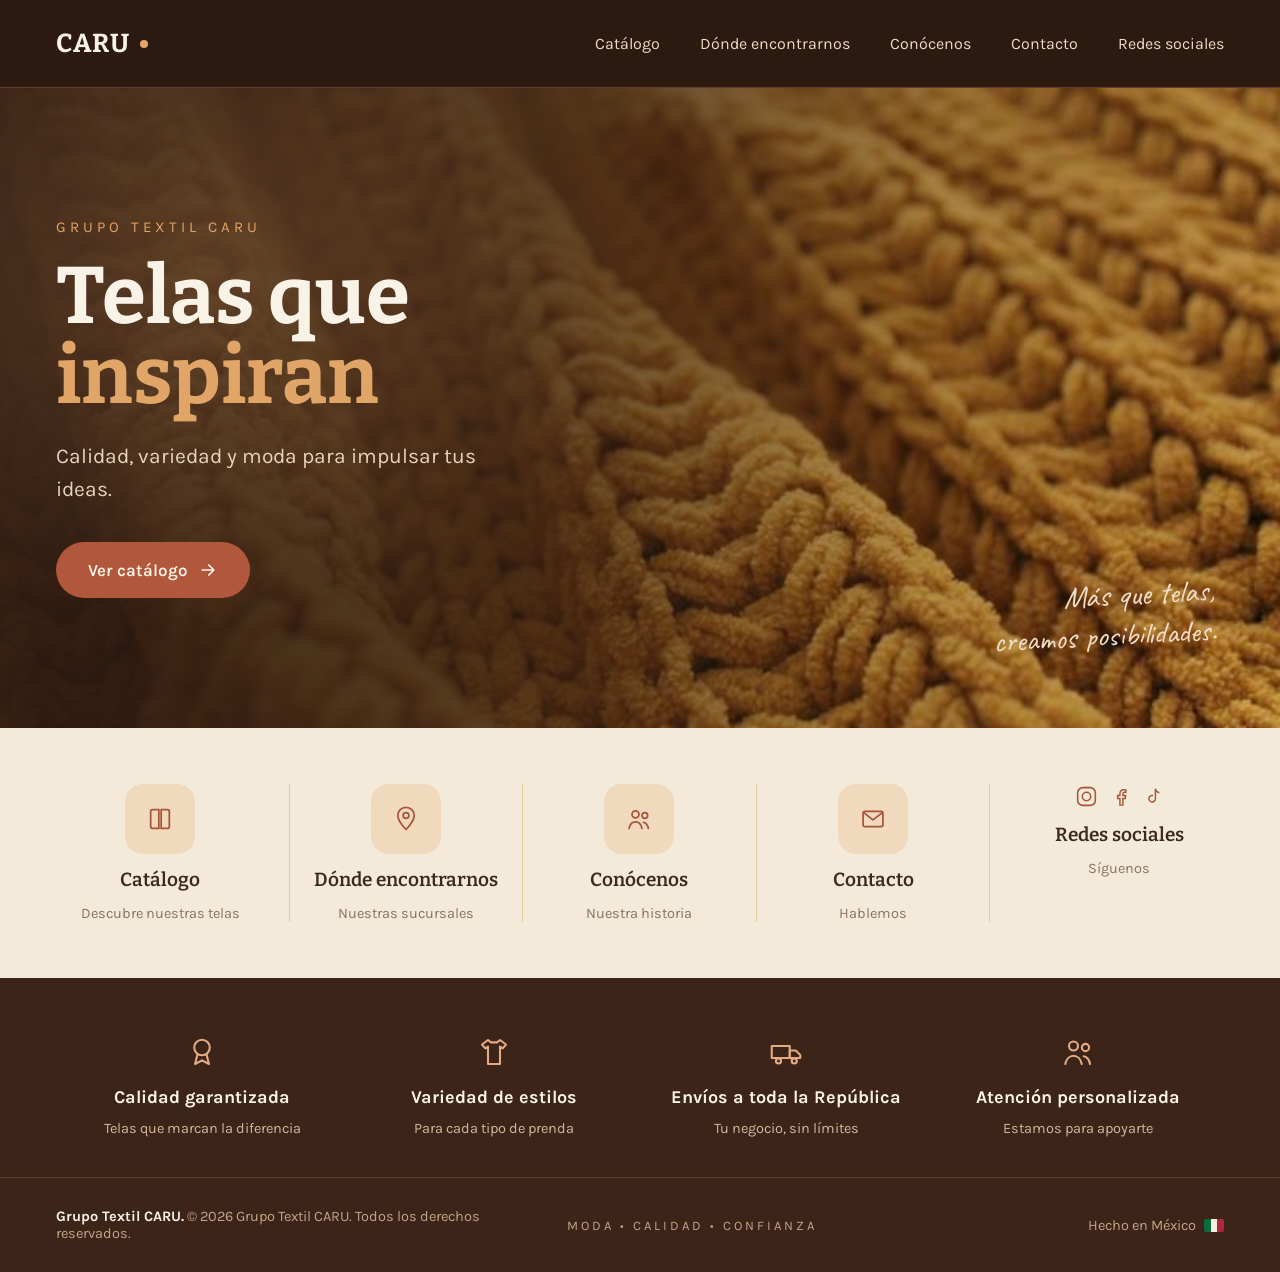
==== index.html @ 31f35790 "Landing page inicial: propuesta Cálido Artesanal Sitio estático (HTML/CSS puro, sin build step) para" ====
<!doctype html>
<html lang="es-MX">
<head>
  <meta charset="utf-8">
  <meta name="viewport" content="width=device-width, initial-scale=1">
  <title>Grupo Textil CARU — Telas que inspiran</title>
  <meta name="description" content="Grupo Textil CARU: calidad, variedad y moda en telas para impulsar tus ideas.">
  <link rel="preconnect" href="https://fonts.googleapis.com">
  <link rel="preconnect" href="https://fonts.gstatic.com" crossorigin>
  <link rel="stylesheet" href="https://fonts.googleapis.com/css2?family=Bitter:wght@400;600;700&family=Karla:wght@400;500;700&family=Caveat:wght@600&display=swap">
  <link rel="stylesheet" href="design/propuesta-2-calido-artesanal/styles.css">
</head>
<body>

  <!-- Contenido de contacto, sucursales y redes sociales es PLACEHOLDER ficticio -->

  <!-- Sección: Header -->
  <header class="site-header">
    <div class="logo">
      <!-- Logo: hoy es un wordmark de texto. Para reemplazarlo por un logo real,
           cambia este <span> por, por ejemplo: <img src="assets/logo.png" alt="Grupo Textil CARU" height="32"> -->
      <span class="logo-wordmark">CARU</span>
      <span class="logo-dot" aria-hidden="true"></span>
    </div>
    <nav class="main-nav" aria-label="Navegación principal">
      <a href="#catalogo">Catálogo</a>
      <a href="#donde">Dónde encontrarnos</a>
      <a href="#conocenos">Conócenos</a>
      <a href="#contacto">Contacto</a>
      <a href="#redes">Redes sociales</a>
    </nav>
  </header>
  <!-- /Sección: Header -->

  <!-- Sección: Hero -->
  <section class="hero">
    <img class="hero-image" src="design/propuesta-2-calido-artesanal/assets/hero-warm.jpg" alt="Textura de tejido cálido">
    <div class="hero-scrim" aria-hidden="true"></div>
    <div class="hero-glow" aria-hidden="true"></div>
    <div class="hero-content">
      <div class="hero-kicker">Grupo Textil CARU</div>
      <h1 class="hero-title">Telas que<br><span>inspiran</span></h1>
      <p class="hero-subtitle">Calidad, variedad y moda para impulsar tus ideas.</p>
      <a class="hero-cta" href="#catalogo">
        Ver catálogo
        <svg width="20" height="20" viewBox="0 0 24 24" fill="none" stroke="currentColor" stroke-width="2" stroke-linecap="round" stroke-linejoin="round" aria-hidden="true"><path d="M5 12h14M13 6l6 6-6 6"/></svg>
      </a>
    </div>
    <p class="hero-quote">Más que telas,<br>creamos posibilidades.</p>
  </section>
  <!-- /Sección: Hero -->

  <!-- Sección: Accesos rápidos -->
  <section class="quick-links" aria-label="Accesos rápidos">
    <div class="quick-links-grid">

      <div id="catalogo">
        <div class="quick-link-icon">
          <svg viewBox="0 0 24 24" fill="none" stroke="currentColor" stroke-width="1.5" stroke-linecap="round" stroke-linejoin="round" aria-hidden="true"><path d="M4 5.5C4 4.67 4.67 4 5.5 4H11v16H5.5A1.5 1.5 0 0 1 4 18.5v-13Z"/><path d="M20 5.5c0-.83-.67-1.5-1.5-1.5H13v16h5.5c.83 0 1.5-.67 1.5-1.5v-13Z"/></svg>
        </div>
        <div class="quick-link-title">Catálogo</div>
        <div class="quick-link-subtitle">Descubre nuestras telas</div>
      </div>

      <div id="donde">
        <div class="quick-link-icon">
          <svg viewBox="0 0 24 24" fill="none" stroke="currentColor" stroke-width="1.5" stroke-linecap="round" stroke-linejoin="round" aria-hidden="true"><path d="M12 21s7-7.2 7-12a7 7 0 1 0-14 0c0 4.8 7 12 7 12Z"/><circle cx="12" cy="9" r="2.5"/></svg>
        </div>
        <div class="quick-link-title">Dónde encontrarnos</div>
        <div class="quick-link-subtitle">Nuestras sucursales</div>
      </div>

      <div id="conocenos">
        <div class="quick-link-icon">
          <svg viewBox="0 0 24 24" fill="none" stroke="currentColor" stroke-width="1.5" stroke-linecap="round" stroke-linejoin="round" aria-hidden="true"><circle cx="9" cy="8" r="3"/><path d="M3.5 20c.7-3.4 3-5.5 5.5-5.5s4.8 2.1 5.5 5.5"/><circle cx="17" cy="9" r="2.4"/><path d="M15.8 14.8c2.1.4 3.7 2.2 4.2 5.2"/></svg>
        </div>
        <div class="quick-link-title">Conócenos</div>
        <div class="quick-link-subtitle">Nuestra historia</div>
      </div>

      <div id="contacto">
        <div class="quick-link-icon">
          <svg viewBox="0 0 24 24" fill="none" stroke="currentColor" stroke-width="1.5" stroke-linecap="round" stroke-linejoin="round" aria-hidden="true"><rect x="3.5" y="5.5" width="17" height="13" rx="1.6"/><path d="M4 6.5l8 6.2 8-6.2"/></svg>
        </div>
        <div class="quick-link-title">Contacto</div>
        <div class="quick-link-subtitle">Hablemos</div>
      </div>

      <div id="redes">
        <div class="quick-link-social">
          <svg width="25" height="25" viewBox="0 0 24 24" fill="none" stroke="currentColor" stroke-width="1.5" aria-hidden="true"><rect x="3.5" y="3.5" width="17" height="17" rx="5"/><circle cx="12" cy="12" r="4"/></svg>
          <svg width="23" height="23" viewBox="0 0 24 24" fill="none" stroke="currentColor" stroke-width="1.5" aria-hidden="true"><path d="M14.5 21v-7h2.4l.4-3H14.5V9.1c0-.87.24-1.46 1.5-1.46h1.6V5.14C17.3 5.1 16.4 5 15.4 5c-2.4 0-4 1.46-4 4.14V11H9v3h2.4v7h3.1Z"/></svg>
          <svg width="23" height="23" viewBox="0 0 24 24" fill="none" stroke="currentColor" stroke-width="1.5" aria-hidden="true"><path d="M14 4v10.3a3.4 3.4 0 1 1-2.4-3.26"/><path d="M14 4c.4 2.2 2 3.7 4.2 3.9"/></svg>
        </div>
        <div class="quick-link-title">Redes sociales</div>
        <div class="quick-link-subtitle">Síguenos</div>
      </div>

    </div>
  </section>
  <!-- /Sección: Accesos rápidos -->

  <!-- Sección: Valores + Footer (misma banda oscura continua) -->
  <div class="values-band">

    <section class="values-grid" aria-label="Nuestros valores">
      <div>
        <div class="value-icon"><svg viewBox="0 0 24 24" fill="none" stroke="#e3ab84" stroke-width="1.4" stroke-linecap="round" stroke-linejoin="round" aria-hidden="true"><circle cx="12" cy="9" r="5.2"/><path d="M9 13.5 7.4 20l4.6-2.4 4.6 2.4-1.6-6.5"/></svg></div>
        <div class="value-title">Calidad garantizada</div>
        <div class="value-subtitle">Telas que marcan la diferencia</div>
      </div>
      <div>
        <div class="value-icon"><svg viewBox="0 0 24 24" fill="none" stroke="#e3ab84" stroke-width="1.4" stroke-linecap="round" stroke-linejoin="round" aria-hidden="true"><path d="M8 4 4 7l2.2 2.6L8 8.4V20h8V8.4l1.8 1.2L20 7l-4-3-2 1.6h-4L8 4Z"/></svg></div>
        <div class="value-title">Variedad de estilos</div>
        <div class="value-subtitle">Para cada tipo de prenda</div>
      </div>
      <div>
        <div class="value-icon"><svg viewBox="0 0 24 24" fill="none" stroke="#e3ab84" stroke-width="1.4" stroke-linecap="round" stroke-linejoin="round" aria-hidden="true"><rect x="2.5" y="8" width="12" height="8"/><path d="M14.5 11h4l3 3v2h-7z"/><circle cx="7" cy="18" r="1.7"/><circle cx="17.5" cy="18" r="1.7"/></svg></div>
        <div class="value-title">Envíos a toda la República</div>
        <div class="value-subtitle">Tu negocio, sin límites</div>
      </div>
      <div>
        <div class="value-icon"><svg viewBox="0 0 24 24" fill="none" stroke="#e3ab84" stroke-width="1.4" stroke-linecap="round" stroke-linejoin="round" aria-hidden="true"><circle cx="9" cy="8" r="3"/><path d="M3.5 20c.7-3.4 3-5.5 5.5-5.5s4.8 2.1 5.5 5.5"/><circle cx="17" cy="9" r="2.4"/><path d="M15.8 14.8c2.1.4 3.7 2.2 4.2 5.2"/></svg></div>
        <div class="value-title">Atención personalizada</div>
        <div class="value-subtitle">Estamos para apoyarte</div>
      </div>
    </section>

    <footer class="site-footer">
      <div class="footer-brand">
        <strong>Grupo Textil CARU.</strong> © 2026 Grupo Textil CARU. Todos los derechos reservados.
      </div>
      <div class="footer-tagline">Moda • Calidad • Confianza</div>
      <div class="footer-origin">
        Hecho en México
        <span class="mx-flag" aria-hidden="true"><span></span><span></span><span></span></span>
      </div>
    </footer>

  </div>
  <!-- /Sección: Valores + Footer -->

</body>
</html>
---- design/propuesta-2-calido-artesanal/styles.css ----
/* =========================================================
   Grupo Textil CARU — Propuesta "Cálido Artesanal"
   Valores extraídos del mockup aprobado (CalidoArtesanal.dc.html).
   Todo lo que probablemente cambie (paleta, tipografía, imagen
   del hero) vive en :root o en una única referencia — ver README.
   ========================================================= */

:root {
  /* Tipografía */
  --font-heading: 'Bitter', Georgia, serif;
  --font-body: 'Karla', -apple-system, sans-serif;
  --font-script: 'Caveat', cursive;

  /* Paleta */
  --color-header-bg: rgba(43, 26, 17, .9);
  --color-dark-band: #3d2418;
  --color-light-section: #f4ead9;
  --color-cream: #f9f2e7;

  --color-accent: #e2a568;           /* dorado-terracota: kicker, punto del logo, íconos de valores */
  --color-terracotta: #b1573c;       /* botón CTA */
  --color-terracotta-strong: #a8543a; /* íconos de accesos rápidos, links */
  --color-terracotta-hover: #7c3d2a;

  --color-text-on-dark: #f0dcc4;
  --color-text-on-dark-soft: #e6d3bd;
  --color-text-dark: #3d2a1f;
  --color-text-muted-light: #8a7360;
  --color-text-muted-dark: #d3b79c;
  --color-text-muted-dark-2: #c4a488;

  --color-chip-bg: #f0d9bd;
  --color-divider-light: #e3caa0;
  --color-divider-dark: #5a3c2c;

  --color-mx-green: #0a6b3d;
  --color-mx-white: #f4ede2;
  --color-mx-red: #b1273a;

  /* Radios / spacing reutilizados */
  --radius-pill: 999px;
  --radius-chip: 18px;
  --section-padding-x: 56px;
}

/* ---------- Reset básico ---------- */
* { box-sizing: border-box; }
html { scroll-behavior: smooth; }
body {
  margin: 0;
  font-family: var(--font-body);
  color: var(--color-text-dark);
  background: var(--color-dark-band);
}
a { color: var(--color-terracotta-strong); text-decoration: none; }
a:hover { color: var(--color-terracotta-hover); }
img { max-width: 100%; display: block; }

/* Compensa el header sticky al saltar a un ancla */
section[id], div[id] { scroll-margin-top: 100px; }

/* =========================================================
   Header / nav
   ========================================================= */
.site-header {
  position: sticky;
  top: 0;
  z-index: 20;
  display: flex;
  align-items: center;
  justify-content: space-between;
  gap: 16px;
  padding: 0 var(--section-padding-x);
  height: 88px;
  background: var(--color-header-bg);
  border-bottom: 1px solid var(--color-divider-dark);
  backdrop-filter: blur(4px);
}

.logo {
  display: flex;
  align-items: center;
  gap: 10px;
  line-height: 1;
  flex-shrink: 0;
}
.logo-wordmark {
  font-family: var(--font-heading);
  font-weight: 700;
  font-size: 26px;
  letter-spacing: 1px;
  color: var(--color-cream);
}
.logo-dot {
  width: 8px;
  height: 8px;
  border-radius: 50%;
  background: var(--color-accent);
  flex-shrink: 0;
}

.main-nav {
  display: flex;
  align-items: center;
  gap: 40px;
  overflow-x: auto;
  scrollbar-width: none;
}
.main-nav::-webkit-scrollbar { display: none; }
.main-nav a {
  font-size: 16px;
  color: var(--color-text-on-dark);
  white-space: nowrap;
}
.main-nav a:hover { color: var(--color-cream); }

/* =========================================================
   Hero
   ========================================================= */
.hero {
  position: relative;
  min-height: 640px;
  display: flex;
  align-items: center;
  overflow: hidden;
}
.hero-image {
  position: absolute;
  inset: 0;
  width: 100%;
  height: 100%;
  object-fit: cover;
}
.hero-scrim {
  position: absolute;
  inset: 0;
  background: linear-gradient(
    100deg,
    rgba(45, 26, 17, .94) 0%,
    rgba(45, 26, 17, .78) 40%,
    rgba(45, 26, 17, .32) 68%,
    rgba(45, 26, 17, .1) 100%
  );
}
.hero-glow {
  position: absolute;
  inset: 0;
  background: radial-gradient(
    ellipse 700px 500px at 16% 28%,
    rgba(226, 165, 104, .2),
    transparent 70%
  );
}
.hero-content {
  position: relative;
  z-index: 2;
  padding: 64px var(--section-padding-x);
  max-width: 620px;
}
.hero-kicker {
  font-size: 15px;
  letter-spacing: 4px;
  text-transform: uppercase;
  color: var(--color-accent);
  margin-bottom: 20px;
}
.hero-title {
  font-family: var(--font-heading);
  font-weight: 700;
  font-size: clamp(40px, 9vw, 80px);
  line-height: 1;
  margin: 0 0 24px;
  color: var(--color-cream);
}
.hero-title span { color: var(--color-accent); }
.hero-subtitle {
  font-size: 21px;
  line-height: 1.55;
  color: var(--color-text-on-dark-soft);
  margin: 0 0 36px;
  max-width: 440px;
}
.hero-cta {
  display: inline-flex;
  align-items: center;
  gap: 10px;
  background: var(--color-terracotta);
  color: #fff6ea;
  font-weight: 600;
  font-size: 17px;
  padding: 18px 32px;
  border-radius: var(--radius-pill);
}
.hero-cta:hover { background: var(--color-terracotta-hover); color: #fff6ea; }
.hero-cta svg { flex-shrink: 0; }

.hero-quote {
  position: absolute;
  right: 64px;
  bottom: 40px;
  z-index: 2;
  font-family: var(--font-script);
  font-size: 31px;
  color: var(--color-text-on-dark);
  text-align: right;
  line-height: 1.3;
  transform: rotate(-3deg);
}

/* =========================================================
   Accesos rápidos
   ========================================================= */
.quick-links {
  padding: 56px var(--section-padding-x);
  background: var(--color-light-section);
}
.quick-links-grid {
  display: grid;
  grid-template-columns: repeat(5, minmax(0, 1fr));
}
.quick-links-grid > div {
  padding: 0 24px;
  display: flex;
  flex-direction: column;
  align-items: center;
  text-align: center;
  gap: 14px;
}
.quick-links-grid > div:first-child { padding-left: 0; }
.quick-links-grid > div:last-child { padding-right: 0; }
.quick-links-grid > div:not(:last-child) {
  border-right: 1px solid var(--color-divider-light);
}

.quick-link-icon {
  width: 70px;
  height: 70px;
  border-radius: var(--radius-chip);
  background: var(--color-chip-bg);
  display: flex;
  align-items: center;
  justify-content: center;
  color: var(--color-terracotta-strong);
}
.quick-link-icon svg { width: 28px; height: 28px; }

.quick-link-social {
  display: flex;
  align-items: center;
  gap: 10px;
  color: var(--color-terracotta-strong);
}

.quick-link-title {
  font-family: var(--font-heading);
  font-weight: 600;
  font-size: 19px;
  color: var(--color-text-dark);
}
.quick-link-subtitle {
  font-size: 14.5px;
  color: var(--color-text-muted-light);
}

/* =========================================================
   Valores (banda oscura) + footer, misma banda continua
   ========================================================= */
.values-band { background: var(--color-dark-band); }

.values-grid {
  display: grid;
  grid-template-columns: repeat(4, minmax(0, 1fr));
  padding: 56px var(--section-padding-x) 40px;
}
.values-grid > div {
  display: flex;
  flex-direction: column;
  align-items: center;
  text-align: center;
  gap: 12px;
}
.value-icon svg { width: 36px; height: 36px; }
.value-title { font-weight: 700; font-size: 18px; color: var(--color-cream); }
.value-subtitle { font-size: 14.5px; color: var(--color-text-muted-dark); }

.site-footer {
  display: grid;
  grid-template-columns: 1.3fr 1fr 1fr;
  align-items: center;
  gap: 16px;
  padding: 30px var(--section-padding-x);
  border-top: 1px solid var(--color-divider-dark);
  color: var(--color-text-muted-dark-2);
  font-size: 14.5px;
}
.footer-brand strong { color: var(--color-cream); font-weight: 700; }
.footer-tagline {
  text-align: center;
  letter-spacing: 3px;
  text-transform: uppercase;
  font-size: 13px;
}
.footer-origin {
  display: flex;
  align-items: center;
  justify-content: flex-end;
  gap: 8px;
}
.mx-flag {
  display: inline-flex;
  width: 20px;
  height: 13px;
  overflow: hidden;
  border-radius: 2px;
  flex-shrink: 0;
}
.mx-flag span { flex: 1; }
.mx-flag span:nth-child(1) { background: var(--color-mx-green); }
.mx-flag span:nth-child(2) { background: var(--color-mx-white); }
.mx-flag span:nth-child(3) { background: var(--color-mx-red); }

/* =========================================================
   Responsive — tablet
   ========================================================= */
@media (max-width: 960px) {
  :root { --section-padding-x: 32px; }

  .main-nav { gap: 24px; }

  .hero { min-height: 560px; }
  .hero-content { max-width: 540px; }
  .hero-quote { right: 32px; bottom: 24px; font-size: 26px; }

  .quick-links-grid {
    grid-template-columns: repeat(2, minmax(0, 1fr));
    row-gap: 32px;
  }
  .quick-links-grid > div {
    border-right: none !important;
    padding: 0 16px;
  }
  .quick-links-grid > div:nth-child(2n) { border-left: 1px solid var(--color-divider-light); }

  .values-grid {
    grid-template-columns: repeat(2, minmax(0, 1fr));
    row-gap: 32px;
  }

  .site-footer {
    grid-template-columns: 1fr;
    text-align: center;
    gap: 10px;
  }
  .footer-origin { justify-content: center; }
}

/* =========================================================
   Responsive — móvil
   ========================================================= */
@media (max-width: 600px) {
  :root { --section-padding-x: 20px; }

  .site-header { height: 72px; gap: 20px; }
  .logo-wordmark { font-size: 22px; }
  .main-nav { gap: 20px; justify-content: flex-start; }

  .hero { min-height: 620px; }
  .hero-content { padding-top: 48px; padding-bottom: 140px; }
  .hero-subtitle { font-size: 18px; }
  .hero-cta { font-size: 15px; padding: 15px 26px; }
  .hero-quote {
    position: static;
    margin: 24px var(--section-padding-x) 0;
    text-align: left;
    transform: none;
    font-size: 24px;
  }
  .hero-content { padding-bottom: 40px; }

  .quick-links-grid { grid-template-columns: 1fr; row-gap: 28px; }
  .quick-links-grid > div { border: none !important; padding: 0; }

  .values-grid { grid-template-columns: 1fr; row-gap: 28px; padding-bottom: 32px; }
}
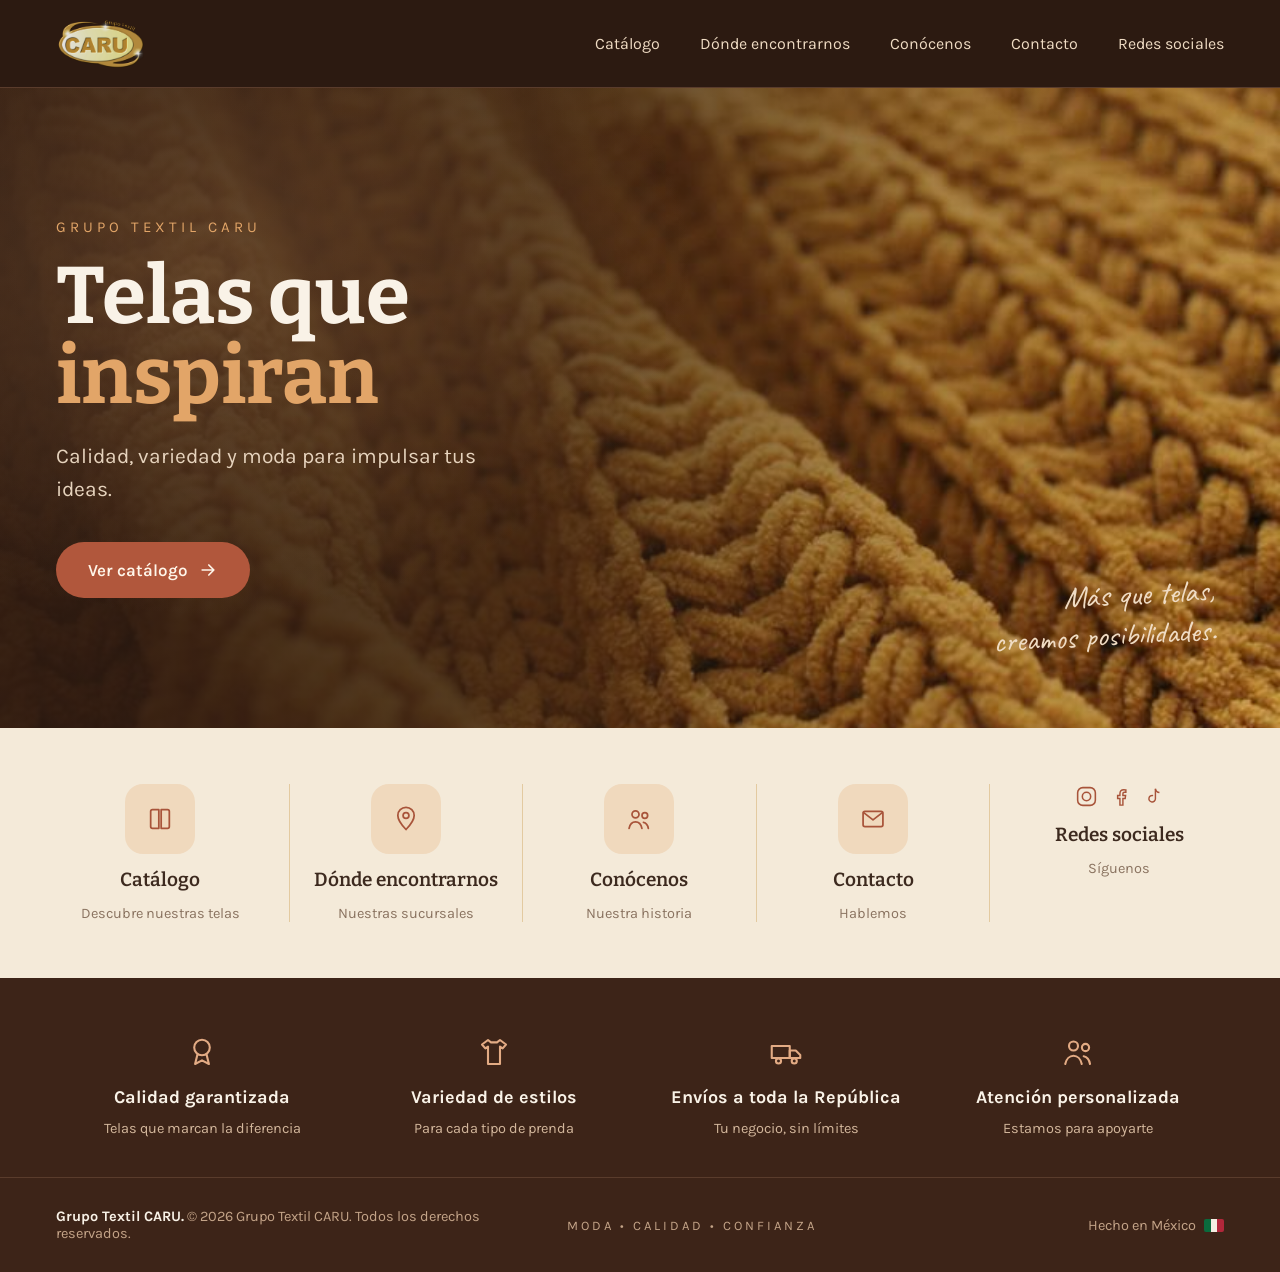
==== commit 249e6a5d: "Reemplazar wordmark de texto por logo real del cliente Sustituye el <span> "CARU" del header por el " ====
--- a/index.html
+++ b/index.html
@@ -17,10 +17,7 @@
   <!-- Sección: Header -->
   <header class="site-header">
     <div class="logo">
-      <!-- Logo: hoy es un wordmark de texto. Para reemplazarlo por un logo real,
-           cambia este <span> por, por ejemplo: <img src="assets/logo.png" alt="Grupo Textil CARU" height="32"> -->
-      <span class="logo-wordmark">CARU</span>
-      <span class="logo-dot" aria-hidden="true"></span>
+      <img class="logo-image" src="design/propuesta-2-calido-artesanal/assets/logo.png" alt="Grupo Textil CARU">
     </div>
     <nav class="main-nav" aria-label="Navegación principal">
       <a href="#catalogo">Catálogo</a>
--- a/design/propuesta-2-calido-artesanal/styles.css
+++ b/design/propuesta-2-calido-artesanal/styles.css
@@ -80,23 +80,11 @@
 .logo {
   display: flex;
   align-items: center;
-  gap: 10px;
-  line-height: 1;
   flex-shrink: 0;
 }
-.logo-wordmark {
-  font-family: var(--font-heading);
-  font-weight: 700;
-  font-size: 26px;
-  letter-spacing: 1px;
-  color: var(--color-cream);
-}
-.logo-dot {
-  width: 8px;
-  height: 8px;
-  border-radius: 50%;
-  background: var(--color-accent);
-  flex-shrink: 0;
+.logo-image {
+  height: 56px;
+  width: auto;
 }
 
 .main-nav {
@@ -361,7 +349,7 @@
   :root { --section-padding-x: 20px; }
 
   .site-header { height: 72px; gap: 20px; }
-  .logo-wordmark { font-size: 22px; }
+  .logo-image { height: 44px; }
   .main-nav { gap: 20px; justify-content: flex-start; }
 
   .hero { min-height: 620px; }
